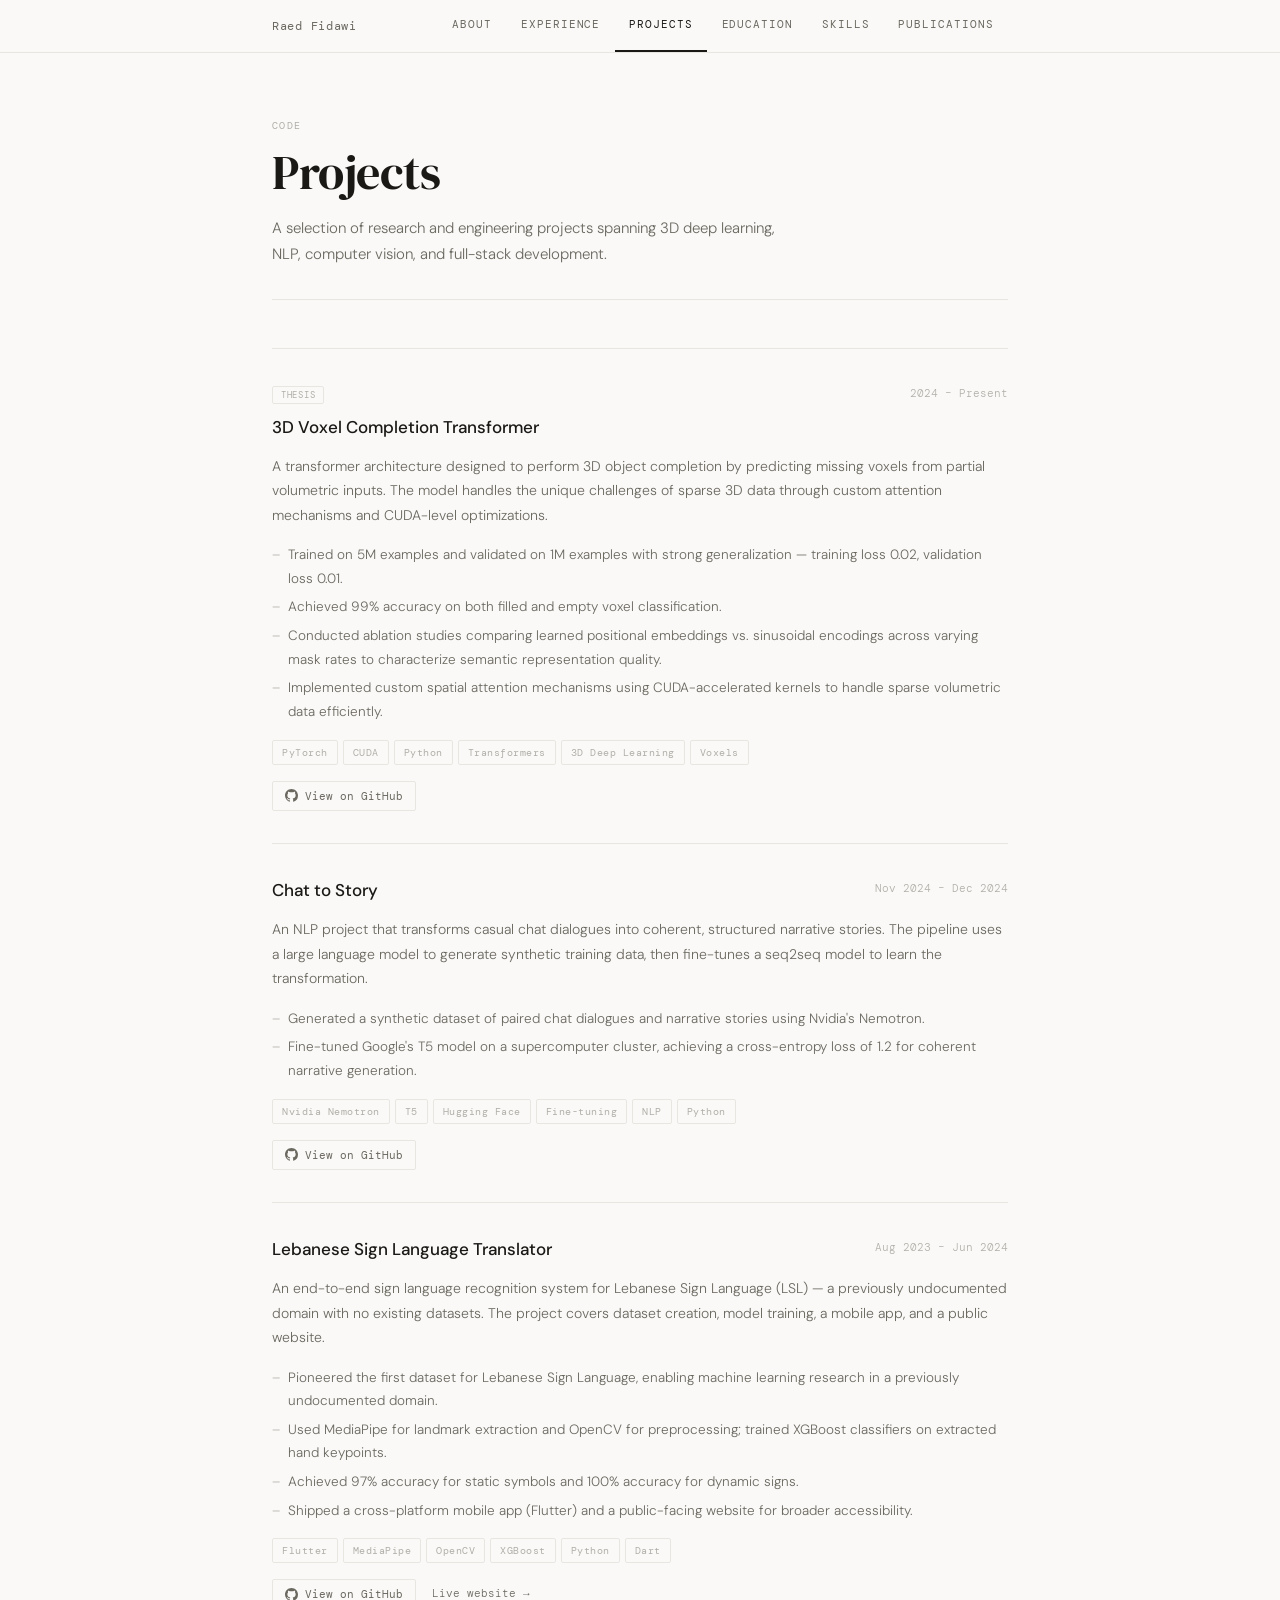
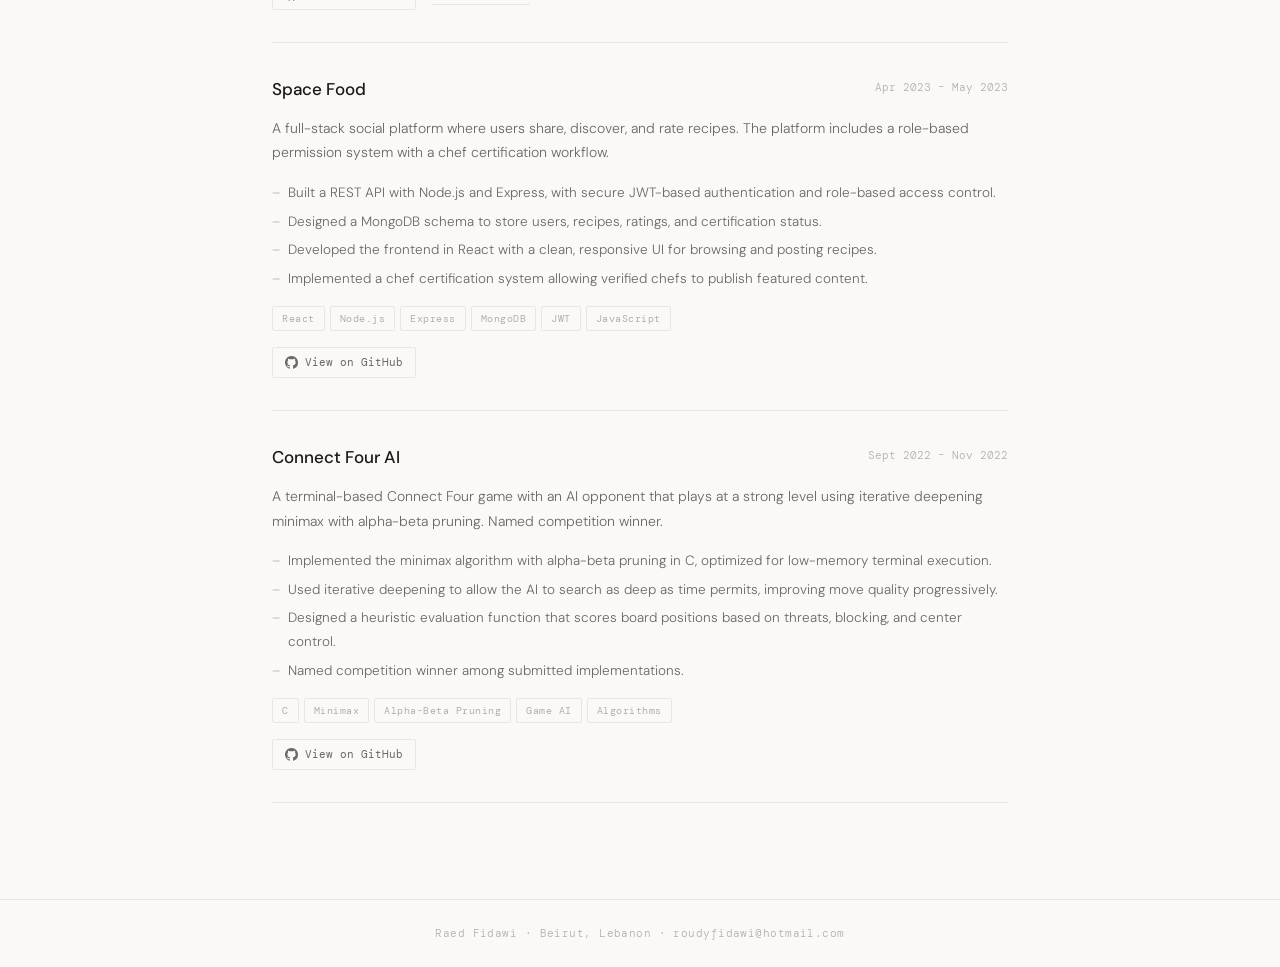
==== pages/projects.html @ fdab24de "initial-portfolio" ====
<!DOCTYPE html>
<html lang="en">
<head>
  <meta charset="UTF-8" />
  <meta name="viewport" content="width=device-width, initial-scale=1.0" />
  <title>Projects · Raed Fidawi</title>
  <link rel="stylesheet" href="../style.css" />
  <style>
    .project-card {
      padding: 2rem 0;
      border-top: 1px solid var(--border);
    }
    .project-card:last-child { border-bottom: 1px solid var(--border); }

    .project-header {
      display: flex;
      justify-content: space-between;
      align-items: flex-start;
      gap: 1rem;
      flex-wrap: wrap;
      margin-bottom: 0.75rem;
    }

    .project-title {
      font-size: 17px;
      font-weight: 500;
      color: var(--text);
    }

    .project-period {
      font-family: var(--mono);
      font-size: 11px;
      font-weight: 300;
      color: var(--faint);
      white-space: nowrap;
      padding-top: 3px;
    }

    .project-desc {
      font-size: 14px;
      font-weight: 300;
      color: var(--muted);
      line-height: 1.75;
      margin-bottom: 1rem;
    }

    .project-bullets {
      list-style: none;
      padding: 0;
      margin-bottom: 1rem;
    }

    .project-bullets li {
      font-size: 13.5px;
      font-weight: 300;
      color: var(--muted);
      line-height: 1.75;
      padding-left: 1.2em;
      position: relative;
      margin-bottom: 5px;
    }

    .project-bullets li::before {
      content: '–';
      position: absolute;
      left: 0;
      color: var(--faint);
    }

    .project-footer {
      display: flex;
      align-items: center;
      flex-wrap: wrap;
      gap: 1rem;
      margin-top: 1rem;
    }

    .gh-link {
      display: inline-flex;
      align-items: center;
      gap: 7px;
      font-family: var(--mono);
      font-size: 11px;
      font-weight: 400;
      color: var(--muted);
      text-decoration: none;
      border: 1px solid var(--border);
      padding: 5px 12px;
      border-radius: 2px;
      transition: color 0.15s, border-color 0.15s, background 0.15s;
    }
    .gh-link:hover {
      color: var(--text);
      border-color: var(--text);
      background: var(--surface);
    }

    .gh-link svg {
      width: 13px;
      height: 13px;
      fill: currentColor;
      flex-shrink: 0;
    }

    .site-link {
      font-family: var(--mono);
      font-size: 11px;
      font-weight: 300;
      color: var(--muted);
      text-decoration: none;
      border-bottom: 1px solid var(--border);
      padding-bottom: 1px;
      transition: color 0.15s, border-color 0.15s;
    }
    .site-link:hover { color: var(--text); border-color: var(--text); }

    .badge-thesis {
      font-family: var(--mono);
      font-size: 9px;
      font-weight: 400;
      letter-spacing: 0.08em;
      text-transform: uppercase;
      padding: 2px 8px;
      border-radius: 2px;
      border: 1px solid var(--border);
      color: var(--faint);
    }
  </style>
</head>
<body>
  <nav>
    <div class="nav-inner">
      <a href="../index.html" class="nav-logo">Raed Fidawi</a>
      <ul class="nav-links">
        <li><a href="../index.html">About</a></li>
        <li><a href="experience.html">Experience</a></li>
        <li><a href="projects.html" class="active">Projects</a></li>
        <li><a href="education.html">Education</a></li>
        <li><a href="skills.html">Skills</a></li>
        <li><a href="publications.html">Publications</a></li>
      </ul>
    </div>
  </nav>

  <main class="page">
    <div class="page-header fade-in">
      <p class="page-eyebrow">Code</p>
      <h1 class="page-title">Projects</h1>
      <p class="page-desc">A selection of research and engineering projects spanning 3D deep learning, NLP, computer vision, and full-stack development.</p>
    </div>

    <!-- Project 1 -->
    <div class="project-card fade-in">
      <div class="project-header">
        <div>
          <span class="badge-thesis">Thesis</span>
          <div class="project-title" style="margin-top: 6px;">3D Voxel Completion Transformer</div>
        </div>
        <span class="project-period">2024 – Present</span>
      </div>
      <p class="project-desc">
        A transformer architecture designed to perform 3D object completion by predicting missing voxels from partial volumetric inputs. The model handles the unique challenges of sparse 3D data through custom attention mechanisms and CUDA-level optimizations.
      </p>
      <ul class="project-bullets">
        <li>Trained on 5M examples and validated on 1M examples with strong generalization — training loss 0.02, validation loss 0.01.</li>
        <li>Achieved 99% accuracy on both filled and empty voxel classification.</li>
        <li>Conducted ablation studies comparing learned positional embeddings vs. sinusoidal encodings across varying mask rates to characterize semantic representation quality.</li>
        <li>Implemented custom spatial attention mechanisms using CUDA-accelerated kernels to handle sparse volumetric data efficiently.</li>
      </ul>
      <div class="tags">
        <span class="tag">PyTorch</span>
        <span class="tag">CUDA</span>
        <span class="tag">Python</span>
        <span class="tag">Transformers</span>
        <span class="tag">3D Deep Learning</span>
        <span class="tag">Voxels</span>
      </div>
      <div class="project-footer">
        <a href="YOUR_GITHUB_LINK_HERE" target="_blank" rel="noopener" class="gh-link">
          <svg viewBox="0 0 24 24"><path d="M12 0C5.37 0 0 5.37 0 12c0 5.31 3.435 9.795 8.205 11.385.6.105.825-.255.825-.57 0-.285-.015-1.23-.015-2.235-3.015.555-3.795-.735-4.035-1.41-.135-.345-.72-1.41-1.23-1.695-.42-.225-1.02-.78-.015-.795.945-.015 1.62.87 1.845 1.23 1.08 1.815 2.805 1.305 3.495.99.105-.78.42-1.305.765-1.605-2.67-.3-5.46-1.335-5.46-5.925 0-1.305.465-2.385 1.23-3.225-.12-.3-.54-1.53.12-3.18 0 0 1.005-.315 3.3 1.23.96-.27 1.98-.405 3-.405s2.04.135 3 .405c2.295-1.56 3.3-1.23 3.3-1.23.66 1.65.24 2.88.12 3.18.765.84 1.23 1.905 1.23 3.225 0 4.605-2.805 5.625-5.475 5.925.435.375.81 1.095.81 2.22 0 1.605-.015 2.895-.015 3.3 0 .315.225.69.825.57A12.02 12.02 0 0 0 24 12c0-6.63-5.37-12-12-12z"/></svg>
          View on GitHub
        </a>
      </div>
    </div>

    <!-- Project 2 -->
    <div class="project-card fade-in">
      <div class="project-header">
        <div class="project-title">Chat to Story</div>
        <span class="project-period">Nov 2024 – Dec 2024</span>
      </div>
      <p class="project-desc">
        An NLP project that transforms casual chat dialogues into coherent, structured narrative stories. The pipeline uses a large language model to generate synthetic training data, then fine-tunes a seq2seq model to learn the transformation.
      </p>
      <ul class="project-bullets">
        <li>Generated a synthetic dataset of paired chat dialogues and narrative stories using Nvidia's Nemotron.</li>
        <li>Fine-tuned Google's T5 model on a supercomputer cluster, achieving a cross-entropy loss of 1.2 for coherent narrative generation.</li>
      </ul>
      <div class="tags">
        <span class="tag">Nvidia Nemotron</span>
        <span class="tag">T5</span>
        <span class="tag">Hugging Face</span>
        <span class="tag">Fine-tuning</span>
        <span class="tag">NLP</span>
        <span class="tag">Python</span>
      </div>
      <div class="project-footer">
        <a href="YOUR_GITHUB_LINK_HERE" target="_blank" rel="noopener" class="gh-link">
          <svg viewBox="0 0 24 24"><path d="M12 0C5.37 0 0 5.37 0 12c0 5.31 3.435 9.795 8.205 11.385.6.105.825-.255.825-.57 0-.285-.015-1.23-.015-2.235-3.015.555-3.795-.735-4.035-1.41-.135-.345-.72-1.41-1.23-1.695-.42-.225-1.02-.78-.015-.795.945-.015 1.62.87 1.845 1.23 1.08 1.815 2.805 1.305 3.495.99.105-.78.42-1.305.765-1.605-2.67-.3-5.46-1.335-5.46-5.925 0-1.305.465-2.385 1.23-3.225-.12-.3-.54-1.53.12-3.18 0 0 1.005-.315 3.3 1.23.96-.27 1.98-.405 3-.405s2.04.135 3 .405c2.295-1.56 3.3-1.23 3.3-1.23.66 1.65.24 2.88.12 3.18.765.84 1.23 1.905 1.23 3.225 0 4.605-2.805 5.625-5.475 5.925.435.375.81 1.095.81 2.22 0 1.605-.015 2.895-.015 3.3 0 .315.225.69.825.57A12.02 12.02 0 0 0 24 12c0-6.63-5.37-12-12-12z"/></svg>
          View on GitHub
        </a>
      </div>
    </div>

    <!-- Project 3 -->
    <div class="project-card fade-in">
      <div class="project-header">
        <div class="project-title">Lebanese Sign Language Translator</div>
        <span class="project-period">Aug 2023 – Jun 2024</span>
      </div>
      <p class="project-desc">
        An end-to-end sign language recognition system for Lebanese Sign Language (LSL) — a previously undocumented domain with no existing datasets. The project covers dataset creation, model training, a mobile app, and a public website.
      </p>
      <ul class="project-bullets">
        <li>Pioneered the first dataset for Lebanese Sign Language, enabling machine learning research in a previously undocumented domain.</li>
        <li>Used MediaPipe for landmark extraction and OpenCV for preprocessing; trained XGBoost classifiers on extracted hand keypoints.</li>
        <li>Achieved 97% accuracy for static symbols and 100% accuracy for dynamic signs.</li>
        <li>Shipped a cross-platform mobile app (Flutter) and a public-facing website for broader accessibility.</li>
      </ul>
      <div class="tags">
        <span class="tag">Flutter</span>
        <span class="tag">MediaPipe</span>
        <span class="tag">OpenCV</span>
        <span class="tag">XGBoost</span>
        <span class="tag">Python</span>
        <span class="tag">Dart</span>
      </div>
      <div class="project-footer">
        <a href="YOUR_GITHUB_LINK_HERE" target="_blank" rel="noopener" class="gh-link">
          <svg viewBox="0 0 24 24"><path d="M12 0C5.37 0 0 5.37 0 12c0 5.31 3.435 9.795 8.205 11.385.6.105.825-.255.825-.57 0-.285-.015-1.23-.015-2.235-3.015.555-3.795-.735-4.035-1.41-.135-.345-.72-1.41-1.23-1.695-.42-.225-1.02-.78-.015-.795.945-.015 1.62.87 1.845 1.23 1.08 1.815 2.805 1.305 3.495.99.105-.78.42-1.305.765-1.605-2.67-.3-5.46-1.335-5.46-5.925 0-1.305.465-2.385 1.23-3.225-.12-.3-.54-1.53.12-3.18 0 0 1.005-.315 3.3 1.23.96-.27 1.98-.405 3-.405s2.04.135 3 .405c2.295-1.56 3.3-1.23 3.3-1.23.66 1.65.24 2.88.12 3.18.765.84 1.23 1.905 1.23 3.225 0 4.605-2.805 5.625-5.475 5.925.435.375.81 1.095.81 2.22 0 1.605-.015 2.895-.015 3.3 0 .315.225.69.825.57A12.02 12.02 0 0 0 24 12c0-6.63-5.37-12-12-12z"/></svg>
          View on GitHub
        </a>
        <a href="YOUR_WEBSITE_LINK_HERE" target="_blank" rel="noopener" class="site-link">Live website →</a>
      </div>
    </div>

    <!-- Project 4 -->
    <div class="project-card fade-in">
      <div class="project-header">
        <div class="project-title">Space Food</div>
        <span class="project-period">Apr 2023 – May 2023</span>
      </div>
      <p class="project-desc">
        A full-stack social platform where users share, discover, and rate recipes. The platform includes a role-based permission system with a chef certification workflow.
      </p>
      <ul class="project-bullets">
        <li>Built a REST API with Node.js and Express, with secure JWT-based authentication and role-based access control.</li>
        <li>Designed a MongoDB schema to store users, recipes, ratings, and certification status.</li>
        <li>Developed the frontend in React with a clean, responsive UI for browsing and posting recipes.</li>
        <li>Implemented a chef certification system allowing verified chefs to publish featured content.</li>
      </ul>
      <div class="tags">
        <span class="tag">React</span>
        <span class="tag">Node.js</span>
        <span class="tag">Express</span>
        <span class="tag">MongoDB</span>
        <span class="tag">JWT</span>
        <span class="tag">JavaScript</span>
      </div>
      <div class="project-footer">
        <a href="YOUR_GITHUB_LINK_HERE" target="_blank" rel="noopener" class="gh-link">
          <svg viewBox="0 0 24 24"><path d="M12 0C5.37 0 0 5.37 0 12c0 5.31 3.435 9.795 8.205 11.385.6.105.825-.255.825-.57 0-.285-.015-1.23-.015-2.235-3.015.555-3.795-.735-4.035-1.41-.135-.345-.72-1.41-1.23-1.695-.42-.225-1.02-.78-.015-.795.945-.015 1.62.87 1.845 1.23 1.08 1.815 2.805 1.305 3.495.99.105-.78.42-1.305.765-1.605-2.67-.3-5.46-1.335-5.46-5.925 0-1.305.465-2.385 1.23-3.225-.12-.3-.54-1.53.12-3.18 0 0 1.005-.315 3.3 1.23.96-.27 1.98-.405 3-.405s2.04.135 3 .405c2.295-1.56 3.3-1.23 3.3-1.23.66 1.65.24 2.88.12 3.18.765.84 1.23 1.905 1.23 3.225 0 4.605-2.805 5.625-5.475 5.925.435.375.81 1.095.81 2.22 0 1.605-.015 2.895-.015 3.3 0 .315.225.69.825.57A12.02 12.02 0 0 0 24 12c0-6.63-5.37-12-12-12z"/></svg>
          View on GitHub
        </a>
      </div>
    </div>

    <!-- Project 5 -->
    <div class="project-card fade-in">
      <div class="project-header">
        <div class="project-title">Connect Four AI</div>
        <span class="project-period">Sept 2022 – Nov 2022</span>
      </div>
      <p class="project-desc">
        A terminal-based Connect Four game with an AI opponent that plays at a strong level using iterative deepening minimax with alpha-beta pruning. Named competition winner.
      </p>
      <ul class="project-bullets">
        <li>Implemented the minimax algorithm with alpha-beta pruning in C, optimized for low-memory terminal execution.</li>
        <li>Used iterative deepening to allow the AI to search as deep as time permits, improving move quality progressively.</li>
        <li>Designed a heuristic evaluation function that scores board positions based on threats, blocking, and center control.</li>
        <li>Named competition winner among submitted implementations.</li>
      </ul>
      <div class="tags">
        <span class="tag">C</span>
        <span class="tag">Minimax</span>
        <span class="tag">Alpha-Beta Pruning</span>
        <span class="tag">Game AI</span>
        <span class="tag">Algorithms</span>
      </div>
      <div class="project-footer">
        <a href="YOUR_GITHUB_LINK_HERE" target="_blank" rel="noopener" class="gh-link">
          <svg viewBox="0 0 24 24"><path d="M12 0C5.37 0 0 5.37 0 12c0 5.31 3.435 9.795 8.205 11.385.6.105.825-.255.825-.57 0-.285-.015-1.23-.015-2.235-3.015.555-3.795-.735-4.035-1.41-.135-.345-.72-1.41-1.23-1.695-.42-.225-1.02-.78-.015-.795.945-.015 1.62.87 1.845 1.23 1.08 1.815 2.805 1.305 3.495.99.105-.78.42-1.305.765-1.605-2.67-.3-5.46-1.335-5.46-5.925 0-1.305.465-2.385 1.23-3.225-.12-.3-.54-1.53.12-3.18 0 0 1.005-.315 3.3 1.23.96-.27 1.98-.405 3-.405s2.04.135 3 .405c2.295-1.56 3.3-1.23 3.3-1.23.66 1.65.24 2.88.12 3.18.765.84 1.23 1.905 1.23 3.225 0 4.605-2.805 5.625-5.475 5.925.435.375.81 1.095.81 2.22 0 1.605-.015 2.895-.015 3.3 0 .315.225.69.825.57A12.02 12.02 0 0 0 24 12c0-6.63-5.37-12-12-12z"/></svg>
          View on GitHub
        </a>
      </div>
    </div>

  </main>

  <footer>
    <p>Raed Fidawi · Beirut, Lebanon · roudyfidawi@hotmail.com</p>
  </footer>
</body>
</html>
---- style.css ----
@import url('https://fonts.googleapis.com/css2?family=DM+Serif+Display&family=DM+Mono:wght@300;400&family=DM+Sans:ital,wght@0,300;0,400;0,500;1,300&display=swap');

*, *::before, *::after { box-sizing: border-box; margin: 0; padding: 0; }

:root {
  --serif: 'DM Serif Display', Georgia, serif;
  --mono: 'DM Mono', 'Courier New', monospace;
  --sans: 'DM Sans', sans-serif;
  --bg: #faf9f7;
  --surface: #ffffff;
  --text: #1a1916;
  --muted: #6b6860;
  --faint: #b0afa9;
  --border: #e8e6e1;
}

@media (prefers-color-scheme: dark) {
  :root {
    --bg: #141412;
    --surface: #1e1d1b;
    --text: #f0eeea;
    --muted: #8a8880;
    --faint: #4a4946;
    --border: #2a2926;
  }
}

html { scroll-behavior: smooth; }

body {
  font-family: var(--sans);
  background: var(--bg);
  color: var(--text);
  font-size: 15px;
  line-height: 1.7;
  -webkit-font-smoothing: antialiased;
  min-height: 100vh;
  display: flex;
  flex-direction: column;
}

/* ── Navigation ── */
nav {
  position: sticky;
  top: 0;
  z-index: 100;
  background: var(--bg);
  border-bottom: 1px solid var(--border);
}

.nav-inner {
  max-width: 800px;
  margin: 0 auto;
  padding: 0 2rem;
  display: flex;
  justify-content: space-between;
  align-items: center;
  height: 52px;
}

.nav-logo {
  font-family: var(--mono);
  font-size: 12px;
  font-weight: 400;
  letter-spacing: 0.06em;
  color: var(--muted);
  text-decoration: none;
  transition: color 0.15s;
}
.nav-logo:hover { color: var(--text); }

.nav-links {
  display: flex;
  gap: 0;
  list-style: none;
}

.nav-links a {
  font-family: var(--mono);
  font-size: 10.5px;
  font-weight: 400;
  letter-spacing: 0.09em;
  text-transform: uppercase;
  color: var(--muted);
  text-decoration: none;
  padding: 0 0.9rem;
  height: 52px;
  display: flex;
  align-items: center;
  border-bottom: 2px solid transparent;
  transition: color 0.15s, border-color 0.15s;
}

.nav-links a:hover { color: var(--text); }
.nav-links a.active {
  color: var(--text);
  border-bottom-color: var(--text);
}

/* ── Page wrapper ── */
.page {
  max-width: 800px;
  margin: 0 auto;
  padding: 4rem 2rem 6rem;
  flex: 1;
}

/* ── Page header ── */
.page-header {
  margin-bottom: 3rem;
  padding-bottom: 2rem;
  border-bottom: 1px solid var(--border);
}

.page-eyebrow {
  font-family: var(--mono);
  font-size: 10px;
  font-weight: 400;
  letter-spacing: 0.14em;
  text-transform: uppercase;
  color: var(--faint);
  margin-bottom: 0.75rem;
}

.page-title {
  font-family: var(--serif);
  font-size: clamp(32px, 5vw, 48px);
  font-weight: 400;
  line-height: 1.1;
  letter-spacing: -0.5px;
}

.page-desc {
  margin-top: 1rem;
  font-size: 15px;
  font-weight: 300;
  color: var(--muted);
  max-width: 520px;
  line-height: 1.75;
}

/* ── Entry blocks (shared across exp, edu) ── */
.entry {
  display: grid;
  grid-template-columns: 160px 1fr;
  gap: 0 2.5rem;
  padding: 2rem 0;
  border-top: 1px solid var(--border);
}
.entry:last-child { border-bottom: 1px solid var(--border); }

.entry-meta { padding-top: 2px; }

.entry-date {
  font-family: var(--mono);
  font-size: 11px;
  font-weight: 300;
  color: var(--faint);
  line-height: 1.6;
}

.entry-org {
  font-size: 12px;
  font-weight: 300;
  color: var(--muted);
  margin-top: 5px;
}

.entry-title {
  font-size: 15px;
  font-weight: 500;
  color: var(--text);
  margin-bottom: 2px;
}

.entry-subtitle {
  font-size: 13px;
  font-weight: 300;
  color: var(--muted);
  margin-bottom: 0.8rem;
}

.entry-body {
  font-size: 13.5px;
  font-weight: 300;
  color: var(--muted);
  line-height: 1.75;
}

.entry-body ul { list-style: none; padding: 0; }
.entry-body li { padding-left: 1.2em; position: relative; margin-bottom: 5px; }
.entry-body li::before { content: '–'; position: absolute; left: 0; color: var(--faint); }

/* ── Tags ── */
.tags {
  display: flex;
  flex-wrap: wrap;
  gap: 5px;
  margin-top: 12px;
}

.tag {
  font-family: var(--mono);
  font-size: 10px;
  font-weight: 400;
  letter-spacing: 0.05em;
  padding: 3px 9px;
  border: 1px solid var(--border);
  border-radius: 2px;
  color: var(--faint);
}

/* ── Links ── */
.text-link {
  font-family: var(--mono);
  font-size: 11px;
  font-weight: 400;
  color: var(--muted);
  text-decoration: none;
  border-bottom: 1px solid var(--border);
  padding-bottom: 1px;
  transition: color 0.15s, border-color 0.15s;
}
.text-link:hover { color: var(--text); border-color: var(--text); }

/* ── Footer ── */
footer {
  border-top: 1px solid var(--border);
  padding: 1.5rem 2rem;
  text-align: center;
}
footer p {
  font-family: var(--mono);
  font-size: 11px;
  font-weight: 300;
  color: var(--faint);
  letter-spacing: 0.04em;
}

/* ── Fade-in ── */
.fade-in { opacity: 0; transform: translateY(10px); animation: fadeUp 0.4s ease forwards; }
.fade-in:nth-child(1) { animation-delay: 0.05s; }
.fade-in:nth-child(2) { animation-delay: 0.12s; }
.fade-in:nth-child(3) { animation-delay: 0.19s; }
.fade-in:nth-child(4) { animation-delay: 0.26s; }
.fade-in:nth-child(5) { animation-delay: 0.33s; }
.fade-in:nth-child(6) { animation-delay: 0.40s; }
@keyframes fadeUp { to { opacity: 1; transform: translateY(0); } }

/* ── Responsive ── */
@media (max-width: 600px) {
  .entry { grid-template-columns: 1fr; gap: 0.4rem; }
  .nav-links a { padding: 0 0.5rem; font-size: 9.5px; }
}
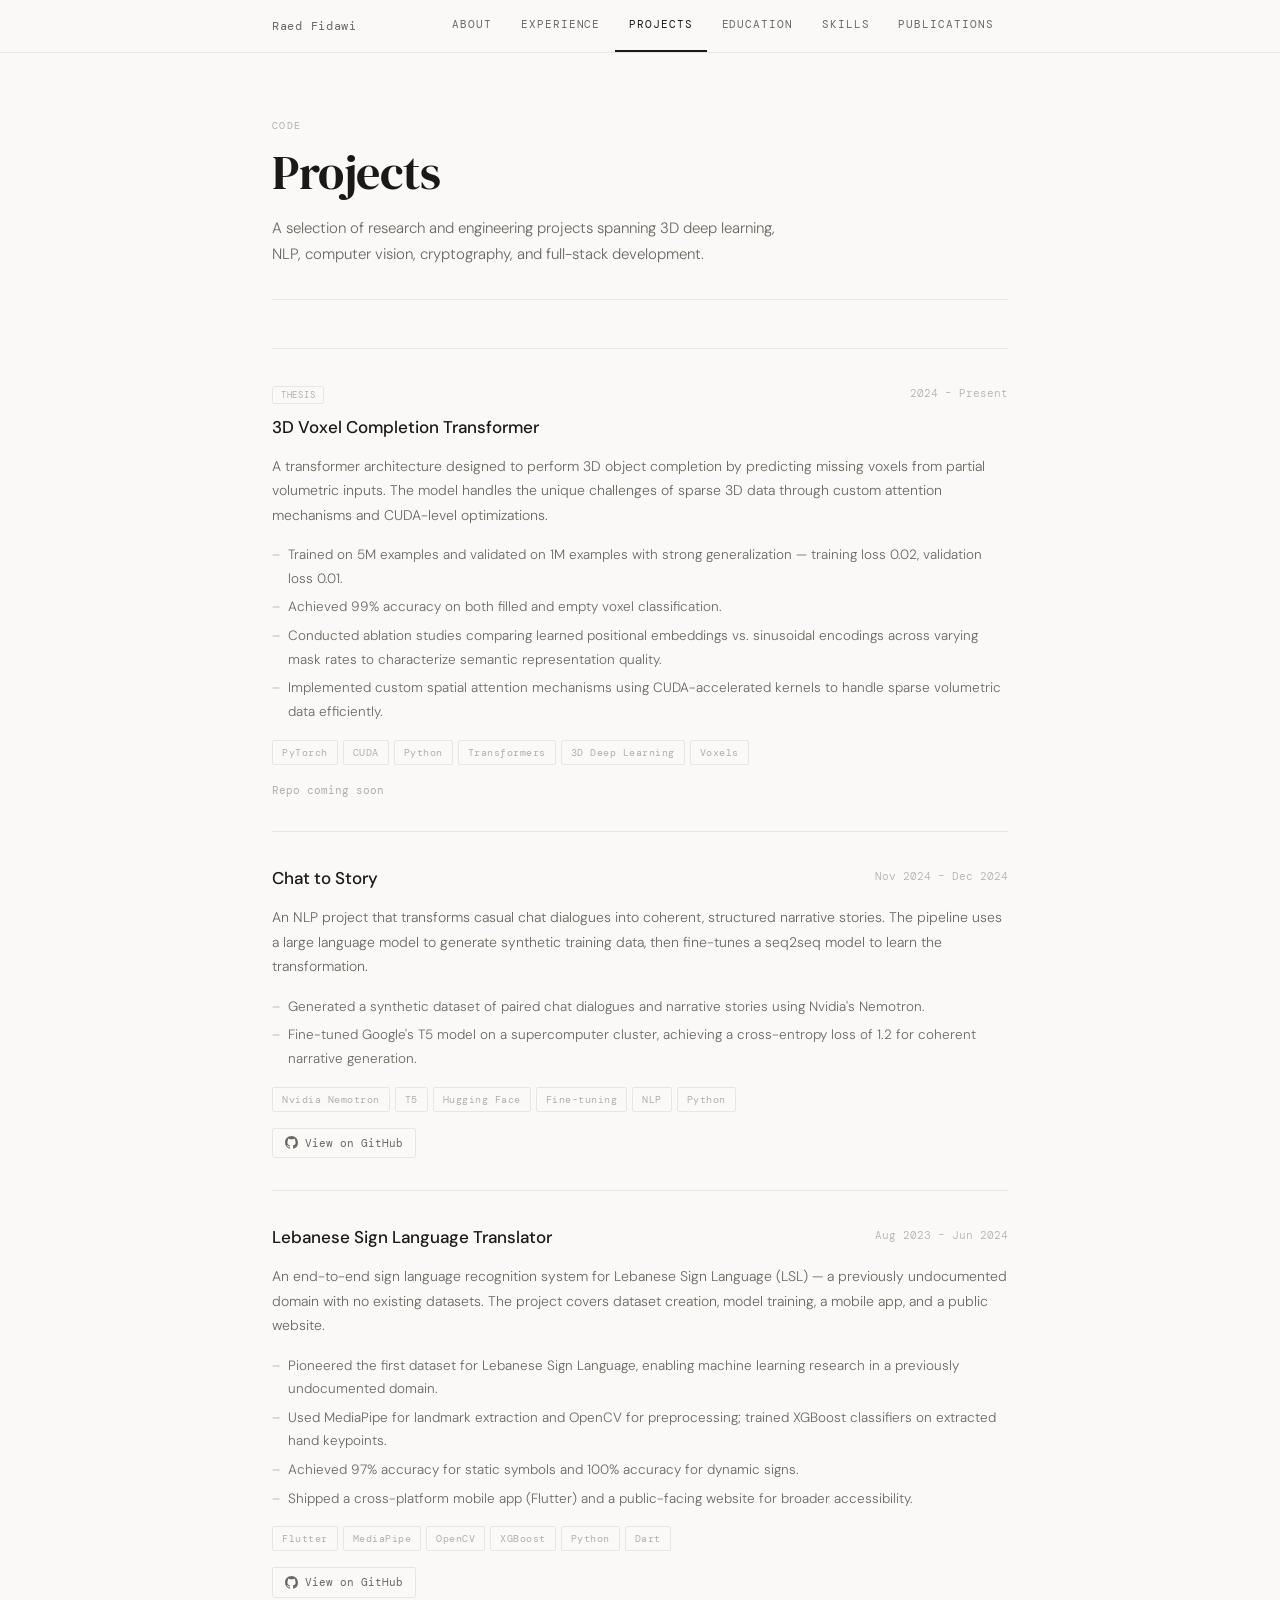
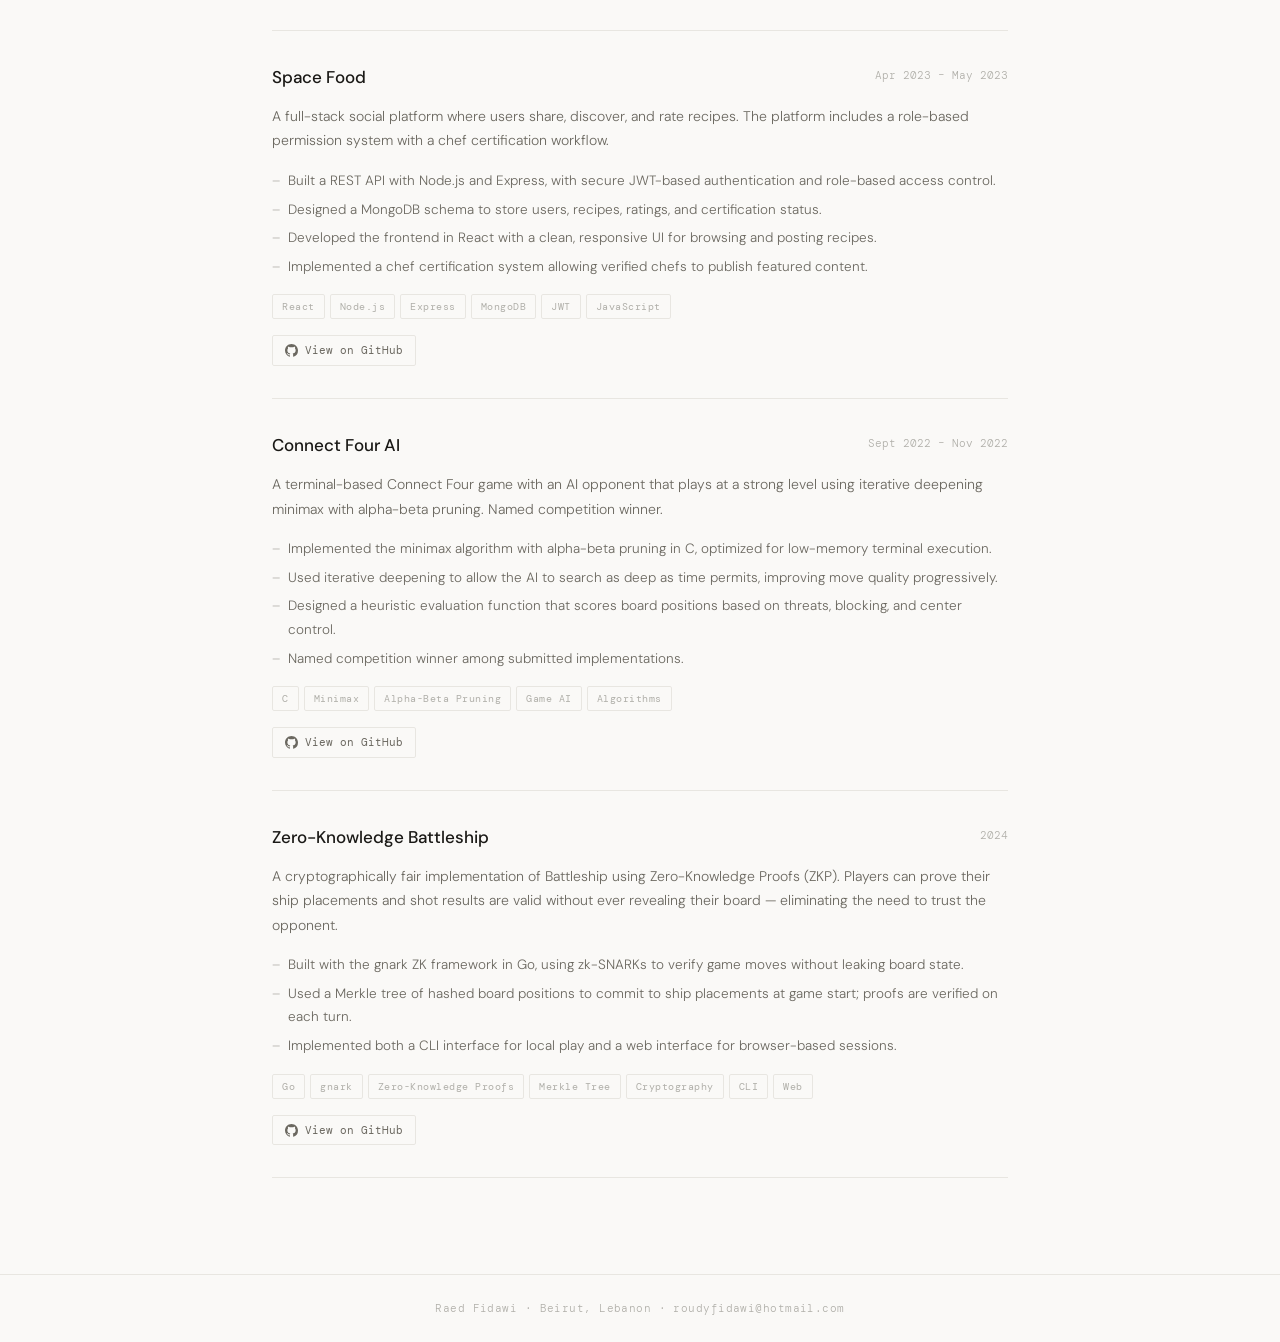
==== commit eed9bb57: "initial-portfolio" ====
--- a/pages/projects.html
+++ b/pages/projects.html
@@ -146,7 +146,7 @@
     <div class="page-header fade-in">
       <p class="page-eyebrow">Code</p>
       <h1 class="page-title">Projects</h1>
-      <p class="page-desc">A selection of research and engineering projects spanning 3D deep learning, NLP, computer vision, and full-stack development.</p>
+      <p class="page-desc">A selection of research and engineering projects spanning 3D deep learning, NLP, computer vision, cryptography, and full-stack development.</p>
     </div>
 
     <!-- Project 1 -->
@@ -176,10 +176,7 @@
         <span class="tag">Voxels</span>
       </div>
       <div class="project-footer">
-        <a href="YOUR_GITHUB_LINK_HERE" target="_blank" rel="noopener" class="gh-link">
-          <svg viewBox="0 0 24 24"><path d="M12 0C5.37 0 0 5.37 0 12c0 5.31 3.435 9.795 8.205 11.385.6.105.825-.255.825-.57 0-.285-.015-1.23-.015-2.235-3.015.555-3.795-.735-4.035-1.41-.135-.345-.72-1.41-1.23-1.695-.42-.225-1.02-.78-.015-.795.945-.015 1.62.87 1.845 1.23 1.08 1.815 2.805 1.305 3.495.99.105-.78.42-1.305.765-1.605-2.67-.3-5.46-1.335-5.46-5.925 0-1.305.465-2.385 1.23-3.225-.12-.3-.54-1.53.12-3.18 0 0 1.005-.315 3.3 1.23.96-.27 1.98-.405 3-.405s2.04.135 3 .405c2.295-1.56 3.3-1.23 3.3-1.23.66 1.65.24 2.88.12 3.18.765.84 1.23 1.905 1.23 3.225 0 4.605-2.805 5.625-5.475 5.925.435.375.81 1.095.81 2.22 0 1.605-.015 2.895-.015 3.3 0 .315.225.69.825.57A12.02 12.02 0 0 0 24 12c0-6.63-5.37-12-12-12z"/></svg>
-          View on GitHub
-        </a>
+        <span style="font-family: var(--mono); font-size: 11px; color: var(--faint);">Repo coming soon</span>
       </div>
     </div>
 
@@ -205,7 +202,7 @@
         <span class="tag">Python</span>
       </div>
       <div class="project-footer">
-        <a href="YOUR_GITHUB_LINK_HERE" target="_blank" rel="noopener" class="gh-link">
+        <a href="https://github.com/RaedFidawi/ChatToStory" target="_blank" rel="noopener" class="gh-link">
           <svg viewBox="0 0 24 24"><path d="M12 0C5.37 0 0 5.37 0 12c0 5.31 3.435 9.795 8.205 11.385.6.105.825-.255.825-.57 0-.285-.015-1.23-.015-2.235-3.015.555-3.795-.735-4.035-1.41-.135-.345-.72-1.41-1.23-1.695-.42-.225-1.02-.78-.015-.795.945-.015 1.62.87 1.845 1.23 1.08 1.815 2.805 1.305 3.495.99.105-.78.42-1.305.765-1.605-2.67-.3-5.46-1.335-5.46-5.925 0-1.305.465-2.385 1.23-3.225-.12-.3-.54-1.53.12-3.18 0 0 1.005-.315 3.3 1.23.96-.27 1.98-.405 3-.405s2.04.135 3 .405c2.295-1.56 3.3-1.23 3.3-1.23.66 1.65.24 2.88.12 3.18.765.84 1.23 1.905 1.23 3.225 0 4.605-2.805 5.625-5.475 5.925.435.375.81 1.095.81 2.22 0 1.605-.015 2.895-.015 3.3 0 .315.225.69.825.57A12.02 12.02 0 0 0 24 12c0-6.63-5.37-12-12-12z"/></svg>
           View on GitHub
         </a>
@@ -236,11 +233,10 @@
         <span class="tag">Dart</span>
       </div>
       <div class="project-footer">
-        <a href="YOUR_GITHUB_LINK_HERE" target="_blank" rel="noopener" class="gh-link">
-          <svg viewBox="0 0 24 24"><path d="M12 0C5.37 0 0 5.37 0 12c0 5.31 3.435 9.795 8.205 11.385.6.105.825-.255.825-.57 0-.285-.015-1.23-.015-2.235-3.015.555-3.795-.735-4.035-1.41-.135-.345-.72-1.41-1.23-1.695-.42-.225-1.02-.78-.015-.795.945-.015 1.62.87 1.845 1.23 1.08 1.815 2.805 1.305 3.495.99.105-.78.42-1.305.765-1.605-2.67-.3-5.46-1.335-5.46-5.925 0-1.305.465-2.385 1.23-3.225-.12-.3-.54-1.53.12-3.18 0 0 1.005-.315 3.3 1.23.96-.27 1.98-.405 3-.405s2.04.135 3 .405c2.295-1.56 3.3-1.23 3.3-1.23.66 1.65.24 2.88.12 3.18.765.84 1.23 1.905 1.23 3.225 0 4.605-2.805 5.625-5.475 5.925.435.375.81 1.095.81 2.22 0 1.605-.015 2.895-.015 3.3 0 .315.225.69.825.57A12.02 12.02 0 0 0 24 12c0-6.63-5.37-12-12-12z"/></svg>
-          View on GitHub
-        </a>
-        <a href="YOUR_WEBSITE_LINK_HERE" target="_blank" rel="noopener" class="site-link">Live website →</a>
+        <a href="https://github.com/zeinshehab/Labeeb" target="_blank" rel="noopener" class="gh-link">
+          <svg viewBox="0 0 24 24"><path d="M12 0C5.37 0 0 5.37 0 12c0 5.31 3.435 9.795 8.205 11.385.6.105.825-.255.825-.57 0-.285-.015-1.23-.015-2.235-3.015.555-3.795-.735-4.035-1.41-.135-.345-.72-1.41-1.23-1.695-.42-.225-1.02-.78-.015-.795.945-.015 1.62.87 1.845 1.23 1.08 1.815 2.805 1.305 3.495.99.105-.78.42-1.305.765-1.605-2.67-.3-5.46-1.335-5.46-5.925 0-1.305.465-2.385 1.23-3.225-.12-.3-.54-1.53.12-3.18 0 0 1.005-.315 3.3 1.23.96-.27 1.98-.405 3-.405s2.04.135 3 .405c2.295-1.56 3.3-1.23 3.3-1.23.66 1.65.24 2.88.12 3.18.765.84 1.23 1.905 1.23 3.225 0 4.605-2.805 5.625-5.475 5.925.435.375.81 1.095.81 2.22 0 1.605-.015 2.895-.015 3.3 0 .315.225.69.825.57A12.02 12.02 0 0 0 24 12c0-6.63-5.37-12-12-12z"/></svg>
+          View on GitHub
+        </a>
       </div>
     </div>
 
@@ -268,7 +264,7 @@
         <span class="tag">JavaScript</span>
       </div>
       <div class="project-footer">
-        <a href="YOUR_GITHUB_LINK_HERE" target="_blank" rel="noopener" class="gh-link">
+        <a href="https://github.com/zeinshehab/SpaceFood" target="_blank" rel="noopener" class="gh-link">
           <svg viewBox="0 0 24 24"><path d="M12 0C5.37 0 0 5.37 0 12c0 5.31 3.435 9.795 8.205 11.385.6.105.825-.255.825-.57 0-.285-.015-1.23-.015-2.235-3.015.555-3.795-.735-4.035-1.41-.135-.345-.72-1.41-1.23-1.695-.42-.225-1.02-.78-.015-.795.945-.015 1.62.87 1.845 1.23 1.08 1.815 2.805 1.305 3.495.99.105-.78.42-1.305.765-1.605-2.67-.3-5.46-1.335-5.46-5.925 0-1.305.465-2.385 1.23-3.225-.12-.3-.54-1.53.12-3.18 0 0 1.005-.315 3.3 1.23.96-.27 1.98-.405 3-.405s2.04.135 3 .405c2.295-1.56 3.3-1.23 3.3-1.23.66 1.65.24 2.88.12 3.18.765.84 1.23 1.905 1.23 3.225 0 4.605-2.805 5.625-5.475 5.925.435.375.81 1.095.81 2.22 0 1.605-.015 2.895-.015 3.3 0 .315.225.69.825.57A12.02 12.02 0 0 0 24 12c0-6.63-5.37-12-12-12z"/></svg>
           View on GitHub
         </a>
@@ -298,7 +294,38 @@
         <span class="tag">Algorithms</span>
       </div>
       <div class="project-footer">
-        <a href="YOUR_GITHUB_LINK_HERE" target="_blank" rel="noopener" class="gh-link">
+        <a href="https://github.com/zeinshehab/Connect-Four" target="_blank" rel="noopener" class="gh-link">
+          <svg viewBox="0 0 24 24"><path d="M12 0C5.37 0 0 5.37 0 12c0 5.31 3.435 9.795 8.205 11.385.6.105.825-.255.825-.57 0-.285-.015-1.23-.015-2.235-3.015.555-3.795-.735-4.035-1.41-.135-.345-.72-1.41-1.23-1.695-.42-.225-1.02-.78-.015-.795.945-.015 1.62.87 1.845 1.23 1.08 1.815 2.805 1.305 3.495.99.105-.78.42-1.305.765-1.605-2.67-.3-5.46-1.335-5.46-5.925 0-1.305.465-2.385 1.23-3.225-.12-.3-.54-1.53.12-3.18 0 0 1.005-.315 3.3 1.23.96-.27 1.98-.405 3-.405s2.04.135 3 .405c2.295-1.56 3.3-1.23 3.3-1.23.66 1.65.24 2.88.12 3.18.765.84 1.23 1.905 1.23 3.225 0 4.605-2.805 5.625-5.475 5.925.435.375.81 1.095.81 2.22 0 1.605-.015 2.895-.015 3.3 0 .315.225.69.825.57A12.02 12.02 0 0 0 24 12c0-6.63-5.37-12-12-12z"/></svg>
+          View on GitHub
+        </a>
+      </div>
+    </div>
+
+    <!-- Project 6 -->
+    <div class="project-card fade-in">
+      <div class="project-header">
+        <div class="project-title">Zero-Knowledge Battleship</div>
+        <span class="project-period">2024</span>
+      </div>
+      <p class="project-desc">
+        A cryptographically fair implementation of Battleship using Zero-Knowledge Proofs (ZKP). Players can prove their ship placements and shot results are valid without ever revealing their board — eliminating the need to trust the opponent.
+      </p>
+      <ul class="project-bullets">
+        <li>Built with the gnark ZK framework in Go, using zk-SNARKs to verify game moves without leaking board state.</li>
+        <li>Used a Merkle tree of hashed board positions to commit to ship placements at game start; proofs are verified on each turn.</li>
+        <li>Implemented both a CLI interface for local play and a web interface for browser-based sessions.</li>
+      </ul>
+      <div class="tags">
+        <span class="tag">Go</span>
+        <span class="tag">gnark</span>
+        <span class="tag">Zero-Knowledge Proofs</span>
+        <span class="tag">Merkle Tree</span>
+        <span class="tag">Cryptography</span>
+        <span class="tag">CLI</span>
+        <span class="tag">Web</span>
+      </div>
+      <div class="project-footer">
+        <a href="https://github.com/zeinshehab/battleship-zk" target="_blank" rel="noopener" class="gh-link">
           <svg viewBox="0 0 24 24"><path d="M12 0C5.37 0 0 5.37 0 12c0 5.31 3.435 9.795 8.205 11.385.6.105.825-.255.825-.57 0-.285-.015-1.23-.015-2.235-3.015.555-3.795-.735-4.035-1.41-.135-.345-.72-1.41-1.23-1.695-.42-.225-1.02-.78-.015-.795.945-.015 1.62.87 1.845 1.23 1.08 1.815 2.805 1.305 3.495.99.105-.78.42-1.305.765-1.605-2.67-.3-5.46-1.335-5.46-5.925 0-1.305.465-2.385 1.23-3.225-.12-.3-.54-1.53.12-3.18 0 0 1.005-.315 3.3 1.23.96-.27 1.98-.405 3-.405s2.04.135 3 .405c2.295-1.56 3.3-1.23 3.3-1.23.66 1.65.24 2.88.12 3.18.765.84 1.23 1.905 1.23 3.225 0 4.605-2.805 5.625-5.475 5.925.435.375.81 1.095.81 2.22 0 1.605-.015 2.895-.015 3.3 0 .315.225.69.825.57A12.02 12.02 0 0 0 24 12c0-6.63-5.37-12-12-12z"/></svg>
           View on GitHub
         </a>
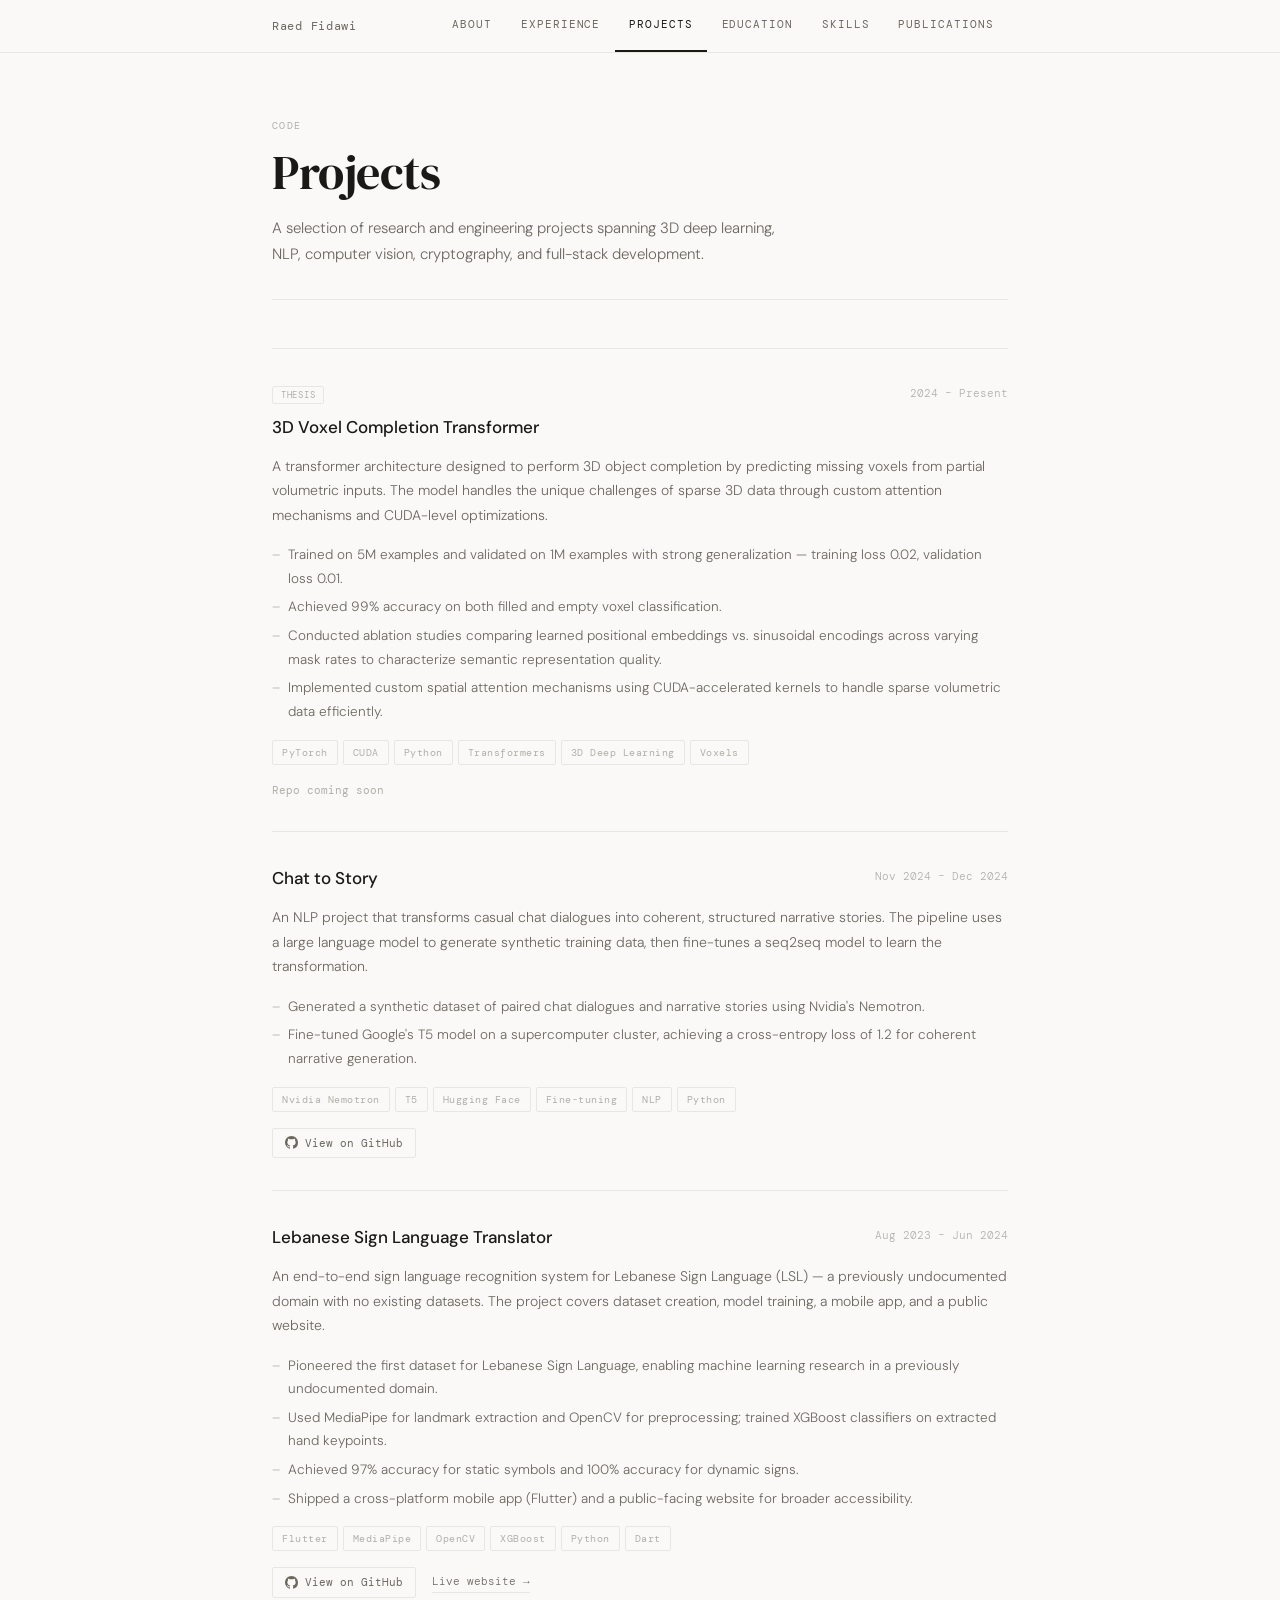
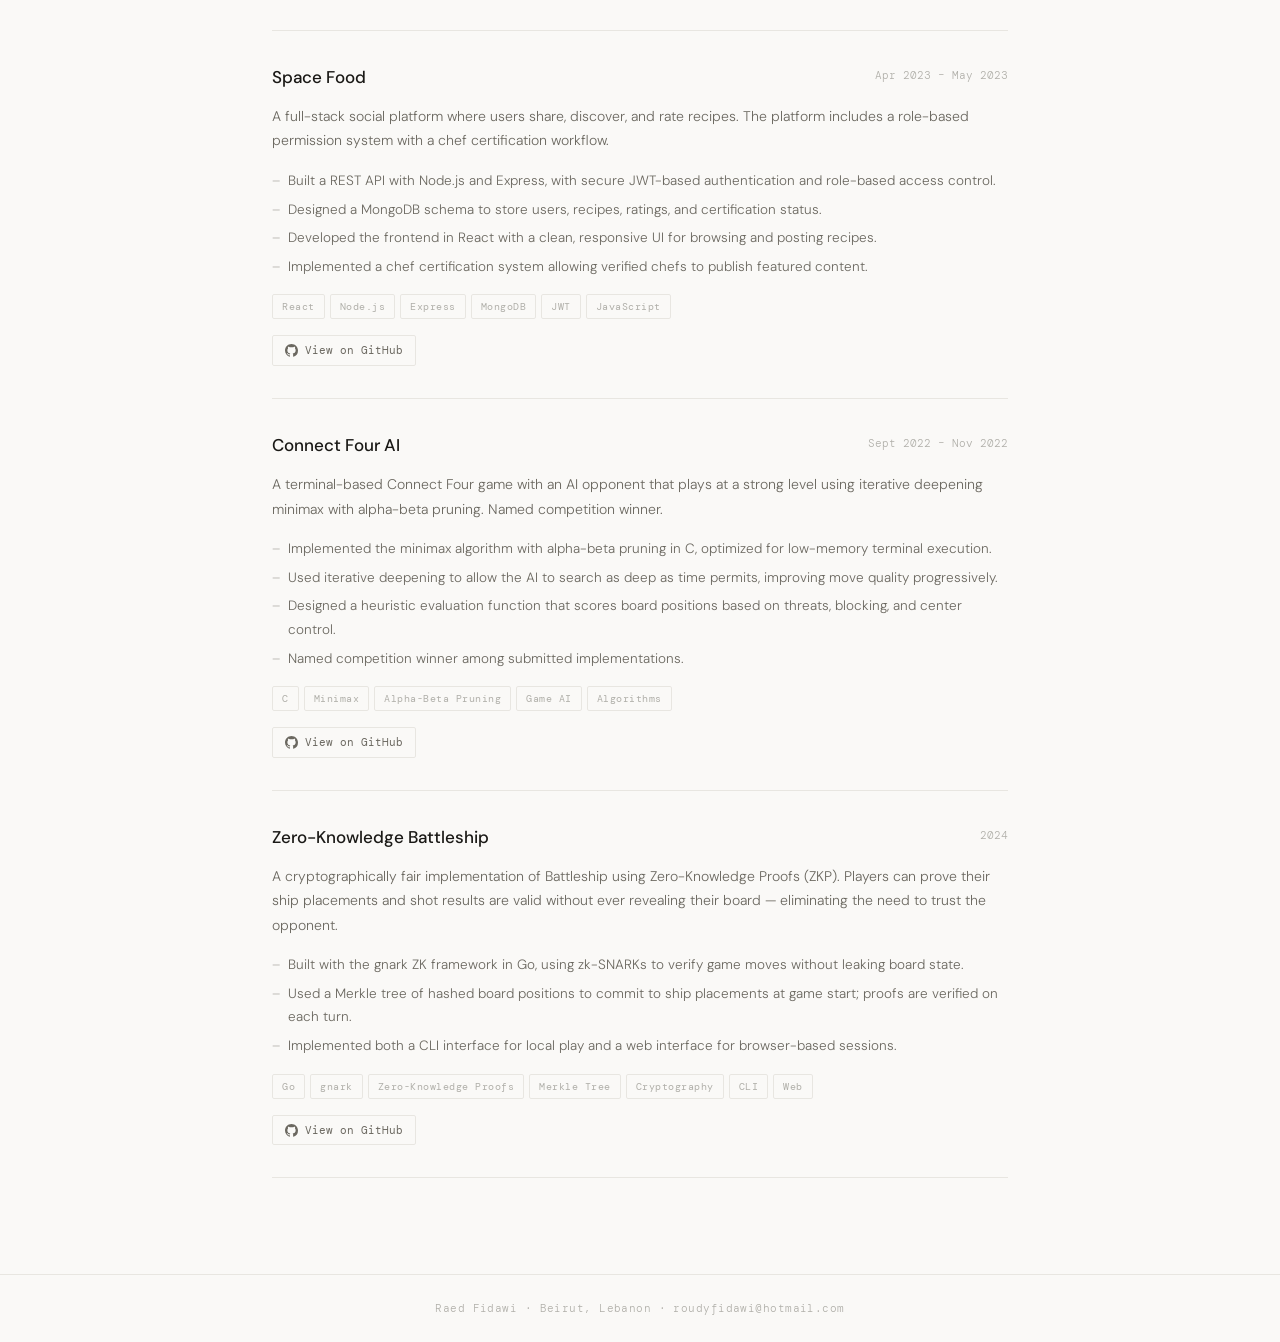
==== commit 78927905: "fix hyperlink for labeeb website" ====
--- a/pages/projects.html
+++ b/pages/projects.html
@@ -237,6 +237,7 @@
           <svg viewBox="0 0 24 24"><path d="M12 0C5.37 0 0 5.37 0 12c0 5.31 3.435 9.795 8.205 11.385.6.105.825-.255.825-.57 0-.285-.015-1.23-.015-2.235-3.015.555-3.795-.735-4.035-1.41-.135-.345-.72-1.41-1.23-1.695-.42-.225-1.02-.78-.015-.795.945-.015 1.62.87 1.845 1.23 1.08 1.815 2.805 1.305 3.495.99.105-.78.42-1.305.765-1.605-2.67-.3-5.46-1.335-5.46-5.925 0-1.305.465-2.385 1.23-3.225-.12-.3-.54-1.53.12-3.18 0 0 1.005-.315 3.3 1.23.96-.27 1.98-.405 3-.405s2.04.135 3 .405c2.295-1.56 3.3-1.23 3.3-1.23.66 1.65.24 2.88.12 3.18.765.84 1.23 1.905 1.23 3.225 0 4.605-2.805 5.625-5.475 5.925.435.375.81 1.095.81 2.22 0 1.605-.015 2.895-.015 3.3 0 .315.225.69.825.57A12.02 12.02 0 0 0 24 12c0-6.63-5.37-12-12-12z"/></svg>
           View on GitHub
         </a>
+        <a href="https://zeinshehab.github.io/Labeeb/" target="_blank" rel="noopener" class="site-link">Live website →</a>
       </div>
     </div>
 
